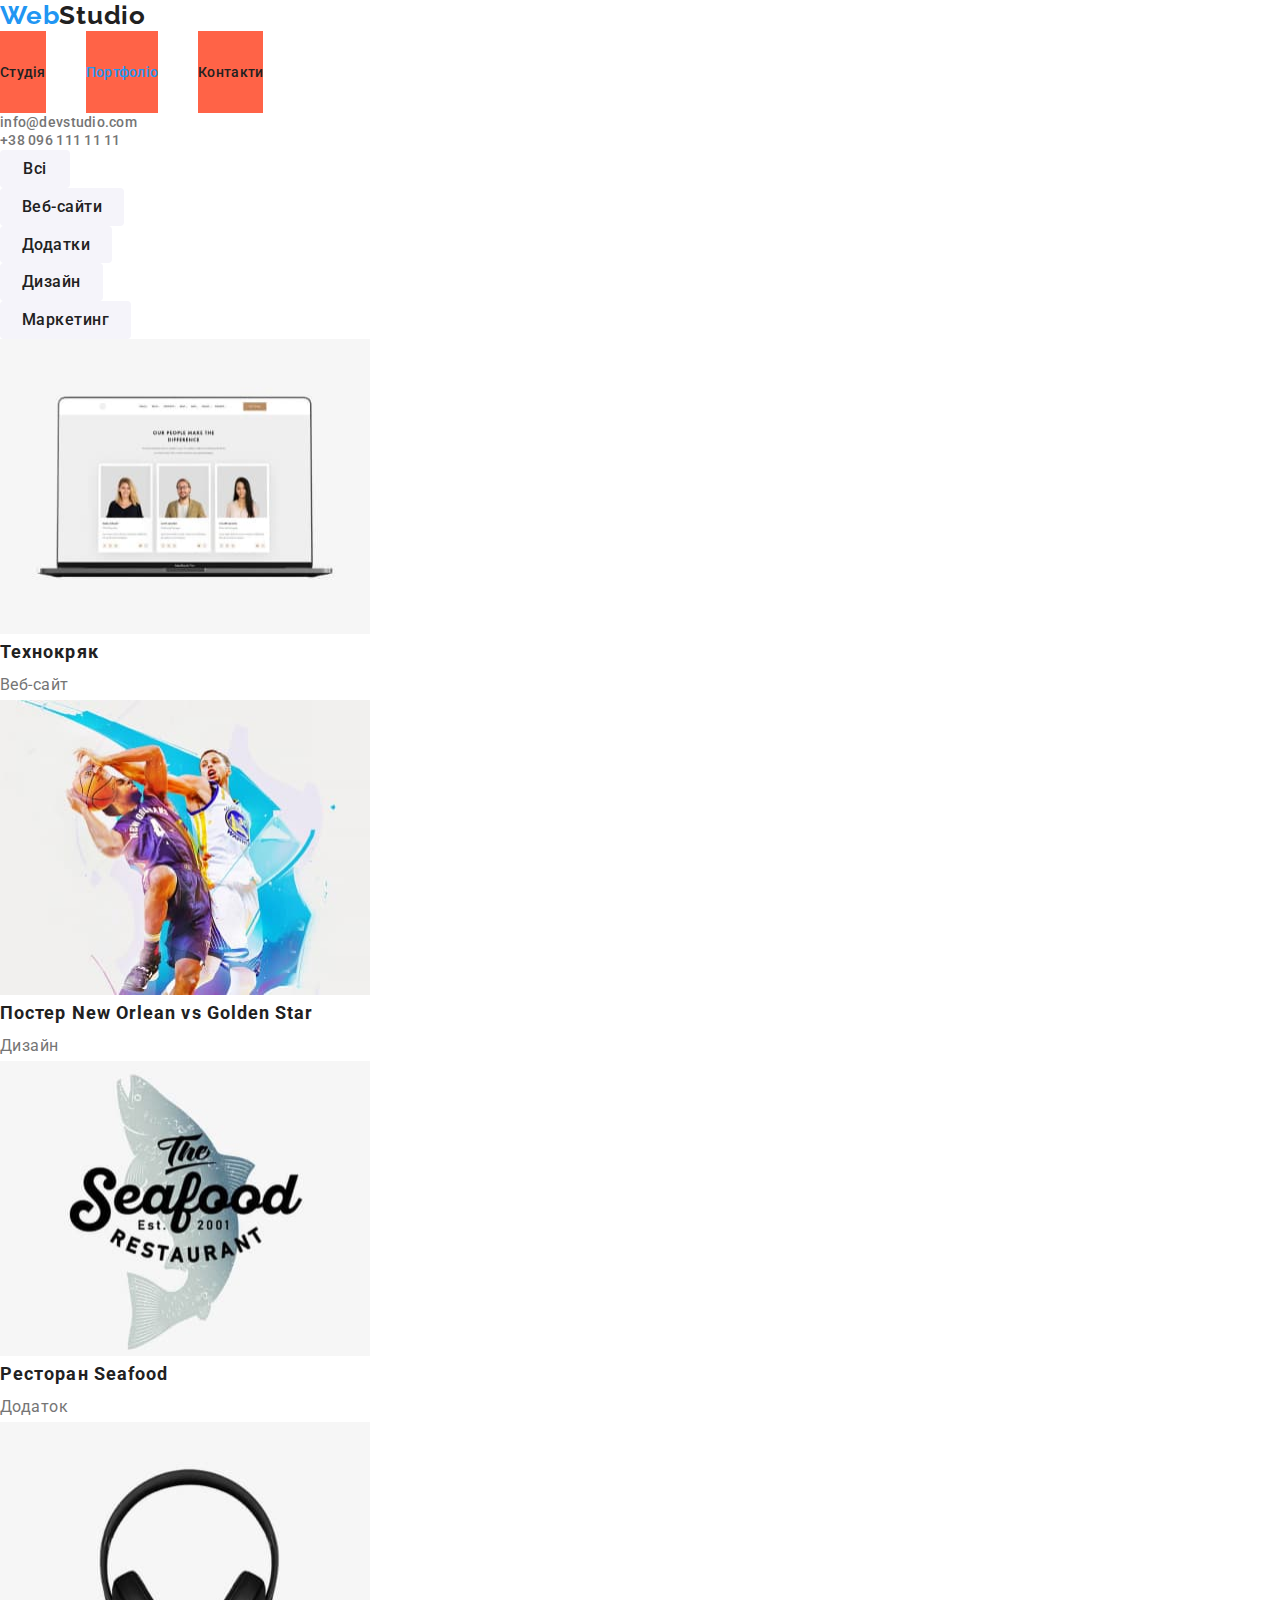
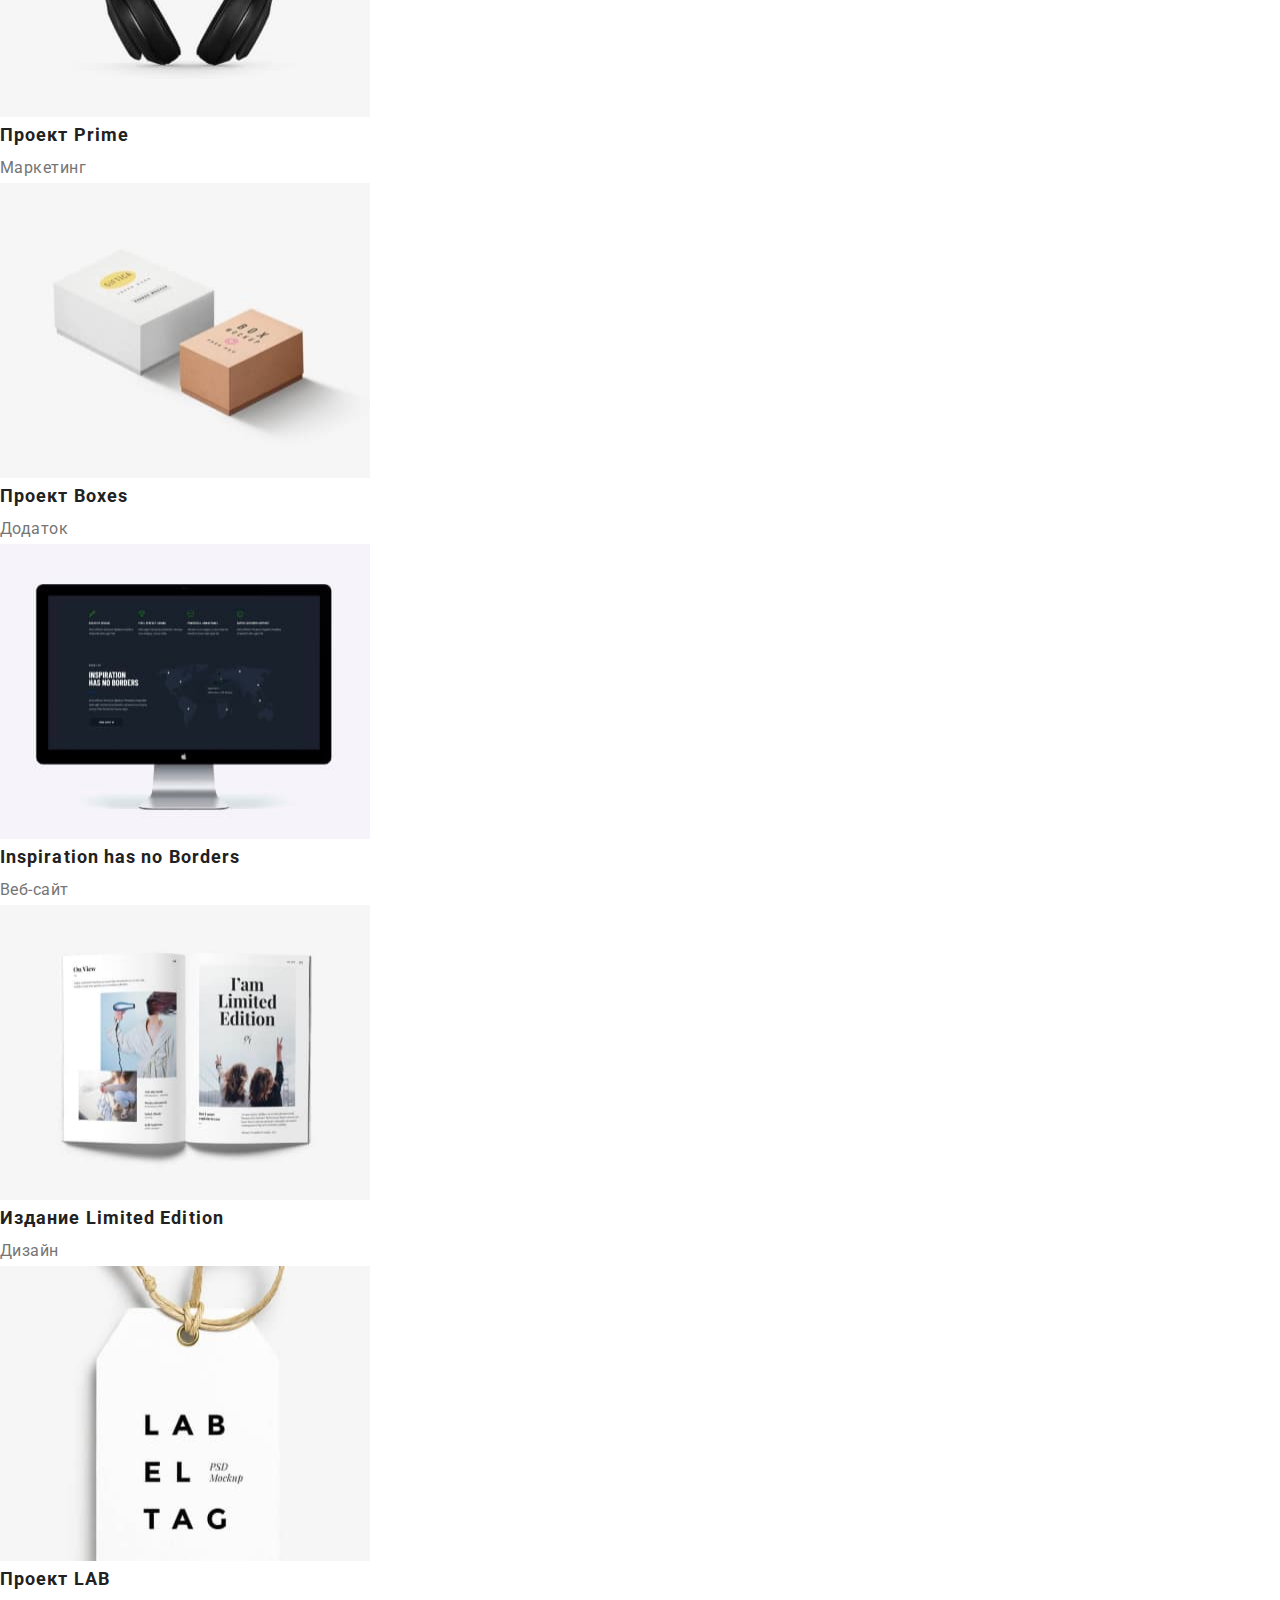
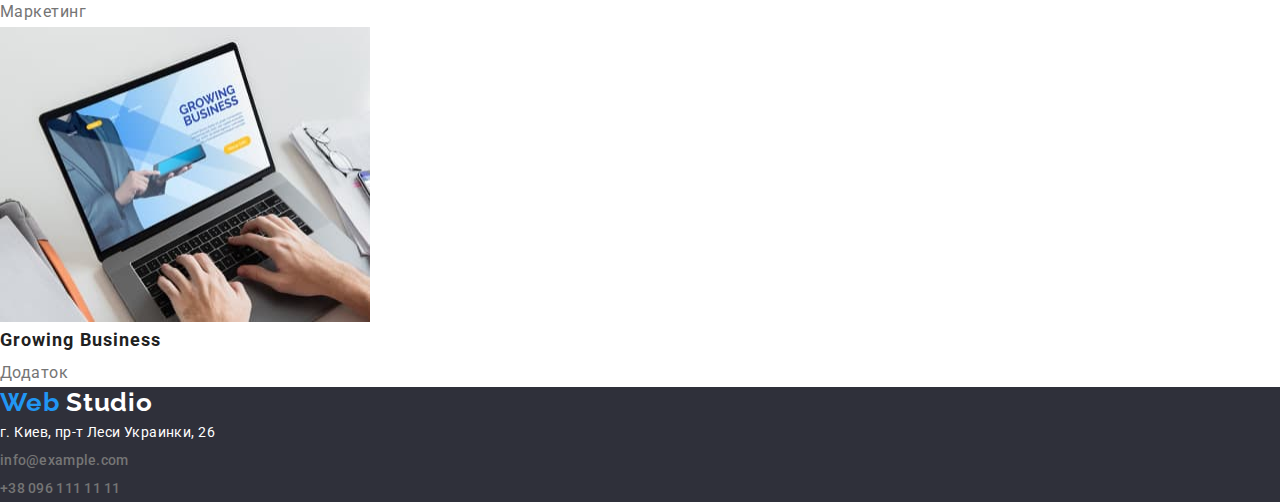
==== portfolio.html @ 2e9bf36a "завантаження нового репозиторію" ====
<!DOCTYPE html>
<html lang="uk">

<head>
    <meta charset="UTF-8">
    <meta http-equiv="X-UA-Compatible" content="IE=edge">
    <meta name="viewport" content="width=device-width, initial-scale=1.0">
    <link rel="preconnect" href="https://fonts.googleapis.com">
    <link rel="preconnect" href="https://fonts.gstatic.com" crossorigin>
    <link href="https://fonts.googleapis.com/css2?family=Raleway:wght@700&family=Roboto:wght@400;500;700;900&display=swap"
        rel="stylesheet">
    <link rel="stylesheet" href="https://cdnjs.cloudflare.com/ajax/libs/modern-normalize/1.1.0/modern-normalize.min.css">
    <link rel="stylesheet" href="./styles/styles.css">
    <title>Document</title>

</head>
<body>
    <header class="page-header">
        <!--Header of site-->
        <nav class="page-nav">
            <a class="logo link" href="./index.html"> <span class="word-web">Web</span>Studio</a>
            <ul class="menu list">
                <li class="item"> <a class="link menu-link" href="./index.html">Студія</a> </li>
                <li class="item"> <a class="link menu-link current" href="./portfolio.html">Портфоліо</a> </li>
                <li class="item"> <a class="link menu-link" href="./index.html">Контакти</a> </li>
            </ul>
        </nav>
        <ul class="list link">
            <li><a class="link contact-mail" href="mailto:info@devstudio.com"> info@devstudio.com</a></li>
            <li><a class="link contact-number" href="tel:+380961111111">+38 096 111 11 11</a></li>
        </ul>
    </header>
    <main class="page-main-portfolio"> <!--Main of the site-->
        <section class="main-portfolio-filters">
            <h1 class="visually-hidden">Портфоліо</h1>
            <ul class="main-button-list list">
                <li><button class="main-filt-button current" type="button">Всі</button></li>
                <li><button class="main-filt-button current" type="button">Веб-сайти</button></li>
                <li><button class="main-filt-button current" type="button">Додатки</button></li>
                <li><button class="main-filt-button current" type="button">Дизайн</button></li>
                <li><button class="main-filt-button current" type="button">Маркетинг</button></li>
            </ul>
            <ul class="list">
                <li class="portf-items">
                    <a href="" class="link">
                    <img src="./images/portfolio/leptop1.jpg" alt="Технокряк" width="370" height="295">
                    <h2 class="portf-items-name">Технокряк</h2>
                    <p class="portf-items-description">Веб-сайт</p>
                    </a>
                </li>
                <li class="portf-items">
                    <a href="" class="link">
                    <img src="./images/portfolio/basketball.jpg" alt="баскетбол" width="370" height="295">
                    <h2 class="portf-items-name">Постер <span lang="en">New Orlean vs Golden Star</span> </h2>
                    <p class="portf-items-description">Дизайн</p>
                    </a>
                </li>
                <li class="portf-items">
                    <a href="" class="link">
                    <img src="./images/portfolio/imgseafood.jpg" alt="сеафуд" width="370" height="295">
                    <h2 class="portf-items-name">Ресторан <span lang="en">Seafood</span></h2>
                    <p class="portf-items-description">Додаток</p>
                    </a>
                </li>
                <li class="portf-items">
                    <a href="" class="link">
                    <img src="./images/portfolio/imgheadpphones.jpg" alt="проект прайм" width="370" height="295">
                    <h2 class="portf-items-name">Проект  <span lang="en">Prime</span></h2>
                    <p class="portf-items-description">Маркетинг</p>
                    </a>
                </li>
                <li class="portf-items">
                    <a href="" class="link">
                    <img src="./images/portfolio/imgblocks.jpg" alt="коробки" width="370" height="295">
                    <h2 class="portf-items-name">Проект <span lang="en">Boxes</span></h2>
                    <p class="portf-items-description">Додаток</p>
                    </a>
                </li>
                <li class="portf-items">
                    <a href="" class="link">
                    <img src="./images/portfolio/imgscrean.jpg" alt="монітор" width="370" height="295">
                    <h2 class="portf-items-name" lang="en">Inspiration has no Borders</h2>
                    <p class="portf-items-description">Веб-сайт</p>
                    </a>
                </li>
                <li class="portf-items">
                    <a href="" class="link">
                    <img src="./images/portfolio/imgbook.jpg" alt="книжка" width="370" height="295">
                    <h2 class="portf-items-name">Издание <span lang="en" >Limited Edition</span> </h2>
                    <p class="portf-items-description">Дизайн</p>
                    </a>
                </li>
                <li class="portf-items">
                    <a href="" class="link">
                    <img src="./images/portfolio/imglabel.jpg" alt="лейба" width="370" height="295">
                    <h2 class="portf-items-name">Проект <span lang="en">LAB</span> </h2>
                    <p class="portf-items-description">Маркетинг</p>
                    </a>
                </li>
                <li class="portf-items">
                    <a href="" class="link">
                    <img src="./images/portfolio/imglaptop2.jpg" alt="ноутбук2" width="370" height="295">
                    <h2 class="portf-items-name" lang="en">Growing Business</h2>
                    <p class="portf-items-description">Додаток</p>
                    </a>
                </li>
            </ul>
        </section>
        
    </main>
    <footer class="page-footer"> <!--Footer-->
        <a class="footer-logo link" href="./index.html"><span class="word-web">Web</span> Studio</a>
        <address class="footer-adress">
            <ul class="list link">
                <li class="footer-adress-map" >г. Киев, пр-т Леси Украинки, 26</li>
                <li><a class="link contact-mail" href="mailto:info@example.com">info@example.com</a></li>
                <li><a class="link contact-number" href="tel:+380961111111">+38 096 111 11 11</a></li>
            </ul>
        </address>
    </footer>

</body>

</html>
---- styles/styles.css ----
:root {
--primary-font: 'Roboto', sans-serif;
--secondary-font: 'Raleway', sans-serif;
--accent-color:#2196F3;
--primary-text-color-dark-theme: #FFFFFF;
--primary-text-color-light-theme: #212121;
--secondary-text-color-dark-theme: color: rgba(255, 255, 255, 0.6);
--secondary-text-color-light-theme: #757575;

}

h1,h2,h3,h4,h5,h6,p,li,ul,p {
    margin-top: 0;
    margin-bottom: 0;
    padding: 0;
}

button {
    cursor: pointer;
}

img {
    display: block;
}

.menu-link.current {
    color:var(--accent-color);
}

/*main styles*/

/* відміна підкреслення у посилання */
.link{
    text-decoration: none;
}

/* відміна маркерів*/
.list {
    list-style: none;
}

body {
    color:var(--primary-text-color-light-theme);
    font-family:var(--primary-font);
}

.container {
    margin-left: auto;
    margin-right: auto;
    width: 1200px;
    padding-left: 15px;
    padding-right: 15px;
}


/*==============HEADER===========*/

.logo {
    font-family:var(--secondary-font);
    font-weight: 700;
    font-size: 26px;
    letter-spacing: 0.03em;
    line-height: 1.19;

    color:var(--primary-text-color-light-theme);
}

.logo:focus,
.word-web {
    color:var(--accent-color);
}

.menu {
    display: flex;
}

.item {
    background-color: tomato;
}

/*.menu .item:not(:last-child) {
    margin-right: 40px;
}*/

.menu .item + .item {
    margin-left: 40px;
}

.menu-link {
    font-family:var(--primary-font);
    font-style: normal;
    font-weight: 500;
    font-size: 14px;
    line-height: 1.29;
    letter-spacing: 0.02em;
    color:var(--primary-text-color-light-theme);
    padding-top: 32px;
    padding-bottom: 32px;
    display: block;
}

.menu-link:hover,
.menu-link:focus {
    color:var(--accent-color);
}

.contact-mail,
.contact-number {
    font-weight: 500;
    font-size: 14px;
    line-height: 1.14;
    letter-spacing: 0.02em;
    color:var(--secondary-text-color-light-theme);
    
}

.contact-mail:hover,:focus {
    color:var(--accent-color);
}
.contact-number:hover,:focus {
    color:var(--accent-color);
}
/*==============/HEADER===========*/

/*==============MAIN===========*/

/*==============STUDIO===========*/
.visually-hidden {
       position: absolute;
       width: 1px;
       height: 1px;
       margin: -1px;
       padding: 0;
       overflow: hidden;
       border: 0;
       clip: rect(0 0 0 0);
   }

.main-section{

}

.hero {
background-color: #2F303A;
text-align: center;

}

.main-title {
font-weight: 900;
    font-size: 44px;
    line-height: 1.36;
    text-align: center;
    letter-spacing: 0.06em;
    text-transform: uppercase;
    color: var(--primary-text-color-dark-theme);
}

.order-button{
    background-color:var(--accent-color);
    font-weight: 700;
        font-size: 16px;
        line-height: 1.87;
        letter-spacing: 0.06em;
        color: #FFFFFF;
        cursor: pointer;
        border-style: none;
        box-shadow: 0px 4px 4px rgba(0, 0, 0, 0.15);
            border-radius: 4px;
}

.order-button:hover,
.order-button:focus {
    background-color: #188CE8;
}


.features-title{
    font-weight: 700;
        font-size: 14px;
        line-height: 1.14;
        letter-spacing: 0.03em;
        text-transform: uppercase;
        color:var(--primary-text-color-light-theme);
}

.description-features-title {
    font-weight: 400;
        font-size: 14px;
        line-height: 1.71;
        letter-spacing: 0.03em;
        color: var(--secondary-text-color-light-theme);
}

.main-team-section{
    background: #F5F4FA;
}

.main-title-h2 {
font-weight: 700;
    font-size: 36px;
    line-height: 1.16;
    text-align: center;
    letter-spacing: 0.03em;

    color: var(--primary-text-color-light-theme);
}

.nammes{
    font-weight: 500;
        font-size: 16px;
        line-height: 1.18;
        text-align: center;
        letter-spacing: 0.03em;
        color:var(--primary-text-color-light-theme);
}

.their-job {
    font-weight: 400;
        font-size: 16px;
        line-height: 1.18;
        text-align: center;
        letter-spacing: 0.03em;
        color:var(--secondary-text-color-light-theme);
}



/*==============/STUDIO===========*/


/*=============PORTFOLIO=============*/
.page-main-portfolio{

}


.main-portfolio-filters {

}

.main-button-list {

}

.main-filt-button {
        display: inline-block;
        border-radius: 4px;
        border: 1px solid transparent;
        min-width: 70px;
        padding: 6px 22px;
        text-align: center;

        font-family:var(--primary-font);
        font-weight: 500;
        font-size: 16px;
        line-height: 1.62;
        letter-spacing: 0.03em;
        color:var(--primary-text-color-light-theme);
        background: #F5F4FA;
        border-style: none;
}


.main-filt-button:hover,
.main-filt-button:focus {
    border-style: none;
    color: #FFFFFF;
    background-color:var(--accent-color);
}

.portfolio-list {
    
}

.portf-items {

}

.portf-items-name {

    font-weight: 700;
        font-size: 18px;
        line-height: 2;    
        letter-spacing: 0.06em;
        color: var(--primary-text-color-light-theme);
}

.portf-items-description {
    font-weight: 400;
        font-size: 16px;
        line-height: 1.87;    
        letter-spacing: 0.03em;
        color: var(--secondary-text-color-light-theme);
}



/*==============/MAIN===========*/



/*==============FOOTER===========*/

.page-footer {
    background: #2F303A;
}

.footer-logo {
    font-family: var(--secondary-font);
    font-weight: 700;
    font-size: 26px;
    letter-spacing: 0.03em;
    line-height: 1.19;
    color: var(--primary-text-color-dark-theme);
}

.footer-adress {
    font: var(--primary-font);
    font-weight: 400;
        font-size: 14px;
        line-height: 2;
        letter-spacing: 0.03em;
    color:var(--primary-text-color-dark-theme);

}

.footer-adress-map {
    font: var(--primary-font);
    color: var(--primary-text-color-dark-theme);
}




/*==============/FOOTER===========*/
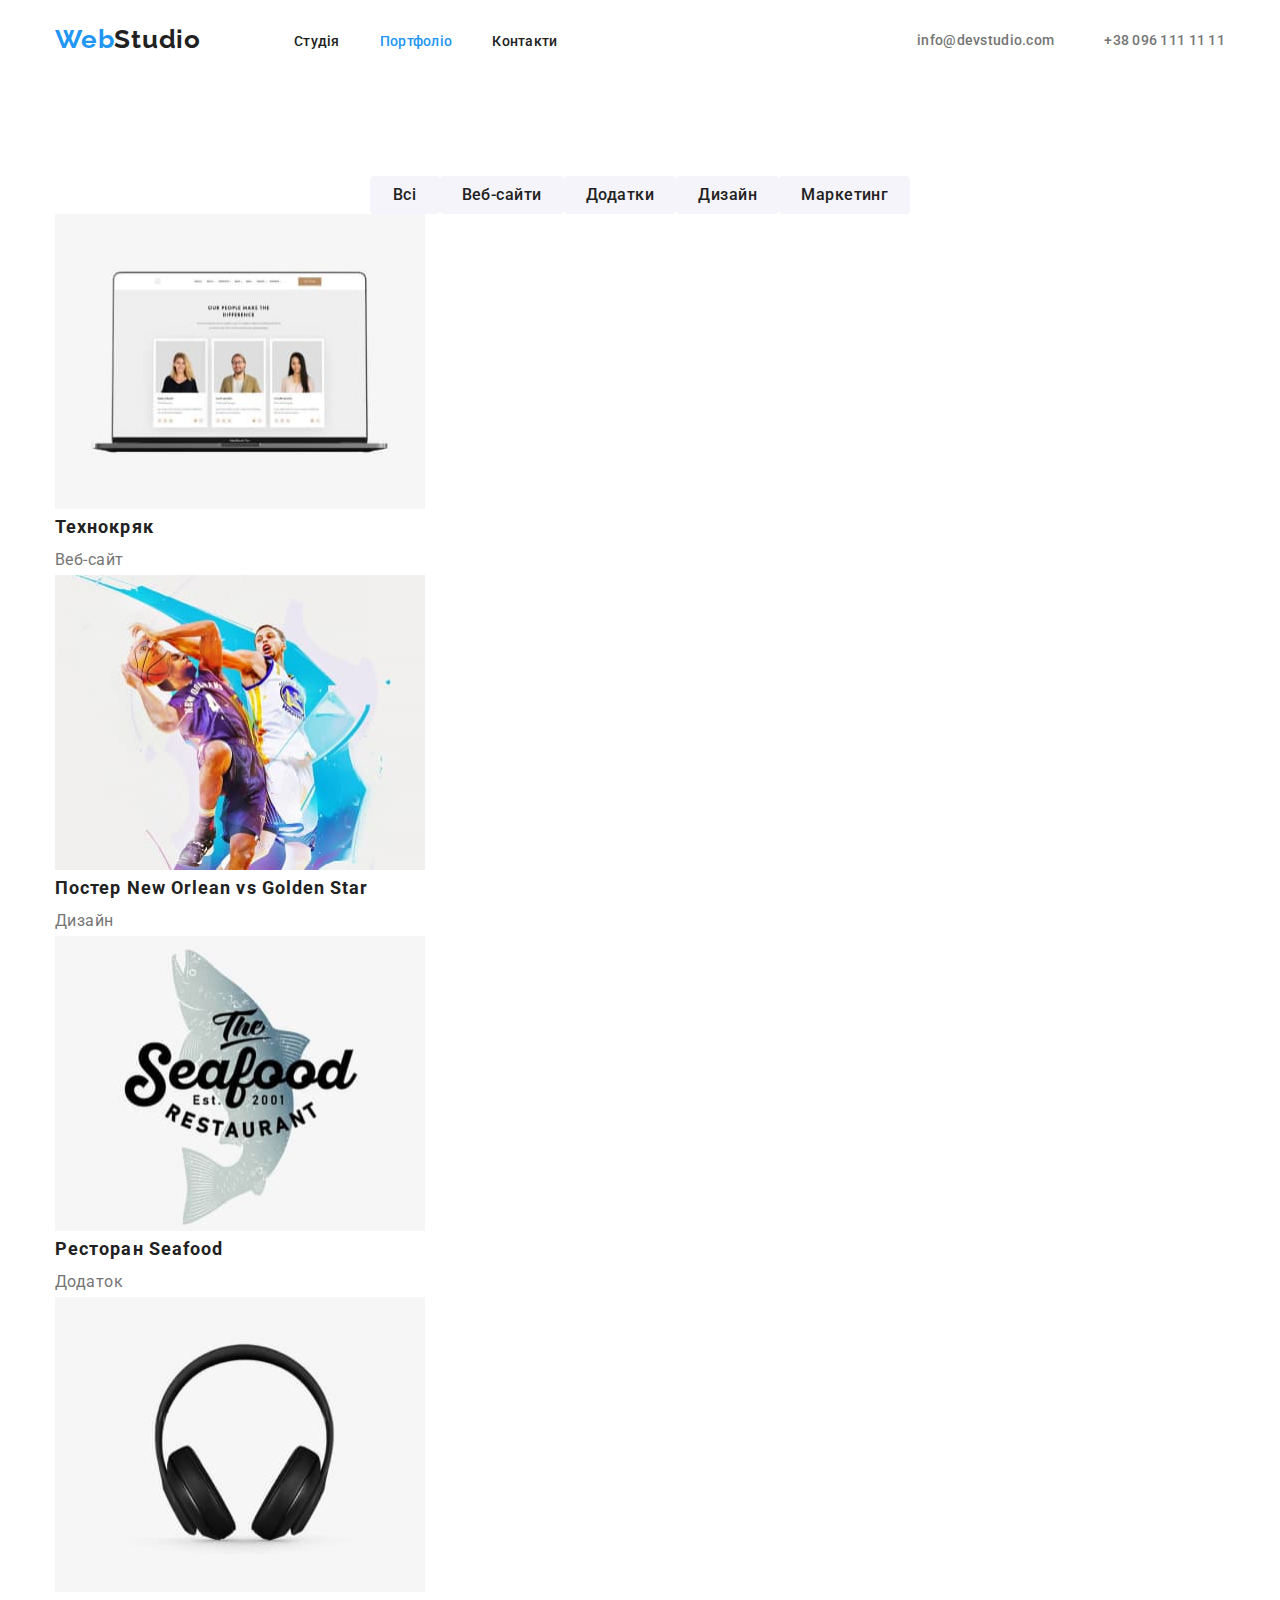
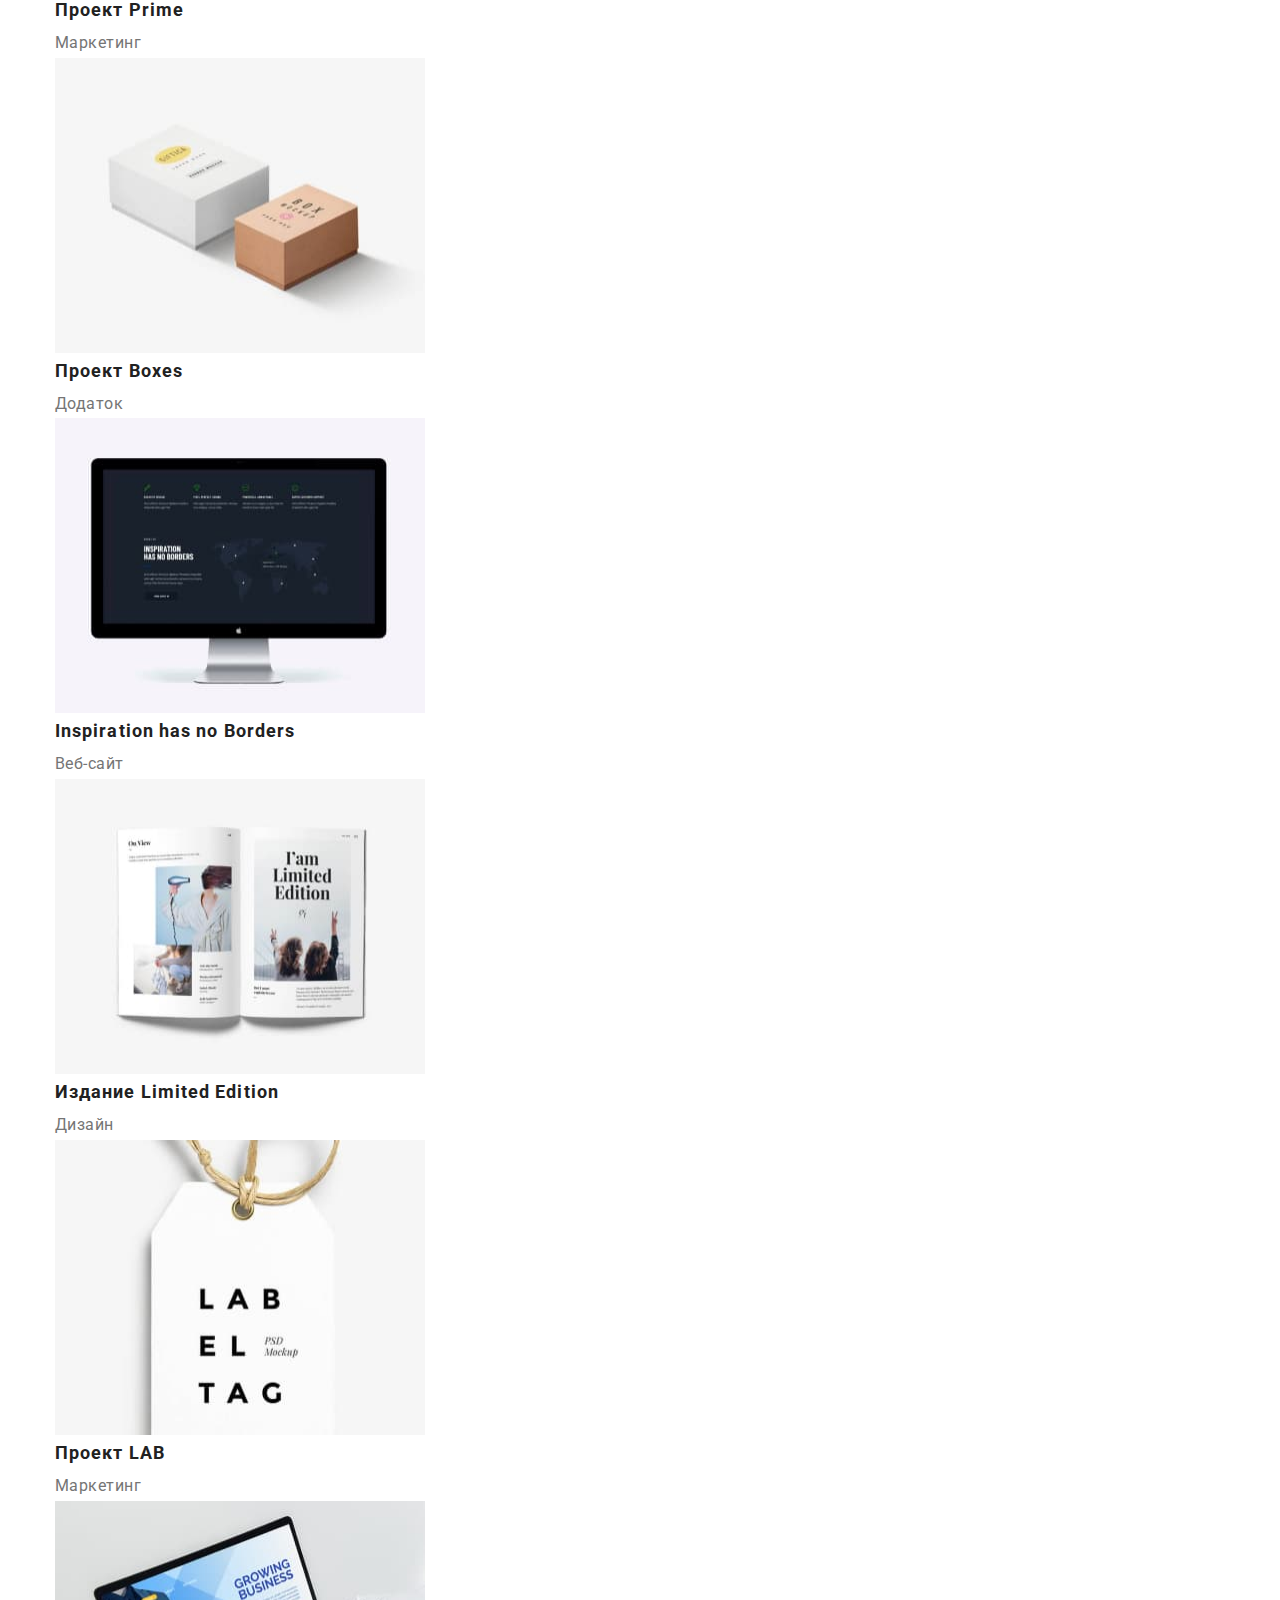
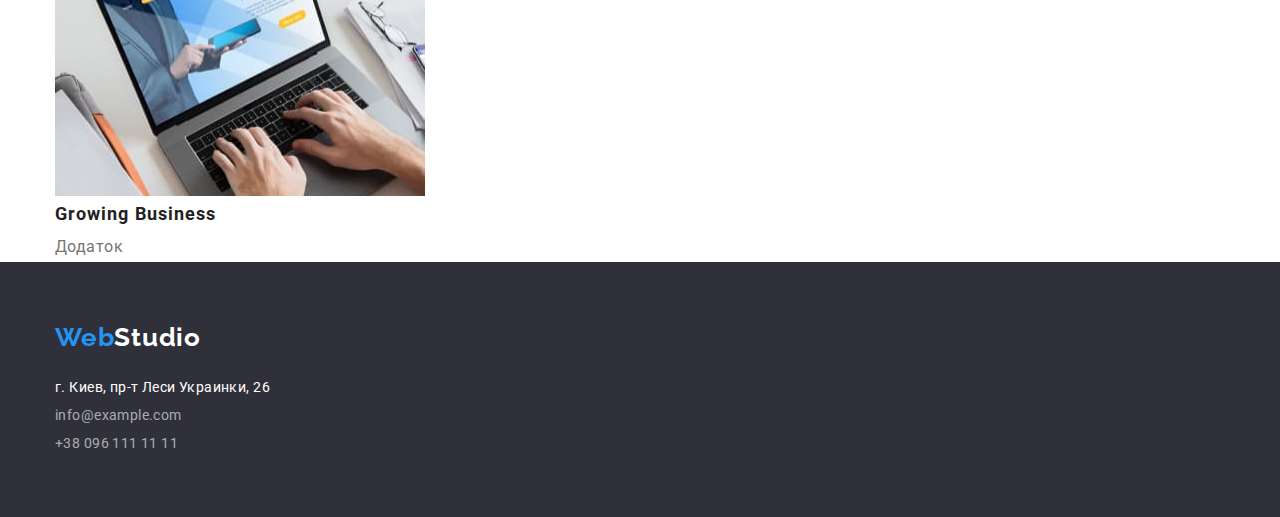
==== commit 76d8d947: "домашня робота" ====
--- a/portfolio.html
+++ b/portfolio.html
@@ -15,23 +15,22 @@
 
 </head>
 <body>
-    <header class="page-header">
-        <!--Header of site-->
-        <nav class="page-nav">
-            <a class="logo link" href="./index.html"> <span class="word-web">Web</span>Studio</a>
-            <ul class="menu list">
-                <li class="item"> <a class="link menu-link" href="./index.html">Студія</a> </li>
-                <li class="item"> <a class="link menu-link current" href="./portfolio.html">Портфоліо</a> </li>
-                <li class="item"> <a class="link menu-link" href="./index.html">Контакти</a> </li>
-            </ul>
-        </nav>
-        <ul class="list link">
-            <li><a class="link contact-mail" href="mailto:info@devstudio.com"> info@devstudio.com</a></li>
-            <li><a class="link contact-number" href="tel:+380961111111">+38 096 111 11 11</a></li>
-        </ul>
+    <header class="page-header"> <!--Header of site-->
+        <div class="container page-header-container">
+            <nav class="page-nav">
+                <a class="logo link" href="./index.html"> <span class="word-web">Web</span>Studio</a>
+                <ul class="menu list">
+                    <li class="menu-item"> <a class="link menu-link" href="./index.html">Студія</a> </li>
+                    <li class="menu-item"> <a class="link menu-link current" href="./portfolio.html">Портфоліо</a> </li>
+                    <li class="menu-item"> <a class="link menu-link" href="./index.html">Контакти</a> </li>
+                </ul>
+            </nav>
+            <a class="link contact-mail" href="mailto:info@devstudio.com"> info@devstudio.com</a>
+            <a class="link contact-number" href="tel:+380961111111">+38 096 111 11 11</a>
+        </div> 
     </header>
     <main class="page-main-portfolio"> <!--Main of the site-->
-        <section class="main-portfolio-filters">
+        <section class="main-portfolio-filters container">
             <h1 class="visually-hidden">Портфоліо</h1>
             <ul class="main-button-list list">
                 <li><button class="main-filt-button current" type="button">Всі</button></li>
@@ -108,15 +107,17 @@
         </section>
         
     </main>
-    <footer class="page-footer"> <!--Footer-->
-        <a class="footer-logo link" href="./index.html"><span class="word-web">Web</span> Studio</a>
-        <address class="footer-adress">
-            <ul class="list link">
-                <li class="footer-adress-map" >г. Киев, пр-т Леси Украинки, 26</li>
-                <li><a class="link contact-mail" href="mailto:info@example.com">info@example.com</a></li>
-                <li><a class="link contact-number" href="tel:+380961111111">+38 096 111 11 11</a></li>
-            </ul>
-        </address>
+    <footer class="page-footer">    <!--Footer-->
+        <div class="container">
+            <a class="footer-logo link" href="./index.html"><span class="word-web">Web</span>Studio</a>
+            <address class="footer-adress">
+                <ul class="list link footer-adress-list">
+                    <li class="footer-adress-map">г. Киев, пр-т Леси Украинки, 26</li>
+                    <li><a class="link footer-contact-mail" href="mailto:info@example.com">info@example.com</a></li>
+                    <li><a class="link footer-contact-number" href="tel:+380961111111">+38 096 111 11 11</a></li>
+                </ul>
+            </address>
+        </div>
     </footer>
 
 </body>
--- a/styles/styles.css
+++ b/styles/styles.css
@@ -45,17 +45,39 @@
 }
 
 .container {
+
+    width: 1200px;
     margin-left: auto;
     margin-right: auto;
-    width: 1200px;
     padding-left: 15px;
     padding-right: 15px;
+
 }
 
 
 /*==============HEADER===========*/
 
+.page-header {
+    align-content: center;
+
+}
+
+.page-header-container{
+    display: flex;
+    align-items: center;
+    justify-content: space-between;
+}
+
+.page-nav {
+    display: flex;
+    
+}
+
 .logo {
+    margin-top: 24px;
+    margin-bottom: 25px;
+    margin-right: 93px;
+
     font-family:var(--secondary-font);
     font-weight: 700;
     font-size: 26px;
@@ -72,21 +94,21 @@
 
 .menu {
     display: flex;
-}
-
-.item {
-    background-color: tomato;
+    align-items: center;
+}
+
+.menu-item:not(:last-child) {
+    margin-right: 40px;
 }
 
 /*.menu .item:not(:last-child) {
     margin-right: 40px;
 }*/
 
-.menu .item + .item {
-    margin-left: 40px;
-}
 
 .menu-link {
+    padding-top: 32px;
+    padding-bottom: 32px;
     font-family:var(--primary-font);
     font-style: normal;
     font-weight: 500;
@@ -94,8 +116,6 @@
     line-height: 1.29;
     letter-spacing: 0.02em;
     color:var(--primary-text-color-light-theme);
-    padding-top: 32px;
-    padding-bottom: 32px;
     display: block;
 }
 
@@ -114,12 +134,19 @@
     
 }
 
+.contact-mail {
+    margin-left: auto;
+    margin-right: 50px;
+}
+
 .contact-mail:hover,:focus {
     color:var(--accent-color);
 }
 .contact-number:hover,:focus {
     color:var(--accent-color);
 }
+
+
 /*==============/HEADER===========*/
 
 /*==============MAIN===========*/
@@ -134,6 +161,7 @@
        overflow: hidden;
        border: 0;
        clip: rect(0 0 0 0);
+       
    }
 
 .main-section{
@@ -147,7 +175,11 @@
 }
 
 .main-title {
-font-weight: 900;
+
+    padding-top: 200px;
+    margin-bottom: 30px;
+
+    font-weight: 900;
     font-size: 44px;
     line-height: 1.36;
     text-align: center;
@@ -157,6 +189,9 @@
 }
 
 .order-button{
+    margin-bottom: 200px;
+    padding: 10px 32px;
+
     background-color:var(--accent-color);
     font-weight: 700;
         font-size: 16px;
@@ -175,7 +210,30 @@
 }
 
 
+            /*Our features*/
+
+.main-features-list {
+    display: flex;
+    justify-content: space-between;
+    padding-top: 94px;
+
+}
+
+.features-list {
+    min-height: 100px;
+    max-width: 270px;
+}
+
+.features-list:not(:last-child) {
+    margin-right: 30px;
+}
+
+
 .features-title{
+    margin-bottom: 10px;
+
+    
+
     font-weight: 700;
         font-size: 14px;
         line-height: 1.14;
@@ -192,12 +250,12 @@
         color: var(--secondary-text-color-light-theme);
 }
 
-.main-team-section{
-    background: #F5F4FA;
-}
-
-.main-title-h2 {
-font-weight: 700;
+
+
+            /*What are we doing*/
+
+.h2-fonts {
+    font-weight: 700;
     font-size: 36px;
     line-height: 1.16;
     text-align: center;
@@ -206,26 +264,88 @@
     color: var(--primary-text-color-light-theme);
 }
 
-.nammes{
+.our-job {
+    padding-top: 94px;
+}
+
+.photo-list {
+    margin-top: 50px;
+    padding-bottom: 94px;
+    display: flex;
+    justify-content: space-between;
+}
+
+.img-list {
+
+}
+
+.img-list:not(:last-child) {
+    margin-right: 30px;
+}
+
+
+
+            /*Our team*/
+
+.main-team-section {
+    background: #F5F4FA;
+    padding-top: 94px;
+    padding-bottom: 94px;
+}
+
+.our-team {
+    margin-bottom: 50px;
+}
+
+.employees {
+    display: flex;
+    flex-wrap: wrap;
+    /*gap: 30px;*/
+}
+
+.employees-card {
+    box-shadow: 0px 1px 3px rgba(0, 0, 0, 0.12), 0px 1px 1px rgba(0, 0, 0, 0.14), 0px 2px 1px rgba(0, 0, 0, 0.2);
+    border-top: none;
+}
+
+.employees-card:not(:nth-child(4n)) {
+    margin-right: 30px;
+
+}
+
+.employees-card:not(:nth-last-child(-n+4)) {
+    margin-bottom: 30px;
+}
+
+.images {
+
+}
+
+.employee-border {
+    background-color: #FFFFFF;
+    border-radius: 0px 0px 4px 4px;
+    padding-top: 30px;
+    padding-bottom: 30px;
+}
+
+.nammes {
+    margin-bottom: 10px;
     font-weight: 500;
-        font-size: 16px;
-        line-height: 1.18;
-        text-align: center;
-        letter-spacing: 0.03em;
-        color:var(--primary-text-color-light-theme);
+    font-size: 16px;
+    line-height: 1.18;
+    text-align: center;
+    letter-spacing: 0.03em;
+    color: var(--primary-text-color-light-theme);
 }
 
 .their-job {
     font-weight: 400;
-        font-size: 16px;
-        line-height: 1.18;
-        text-align: center;
-        letter-spacing: 0.03em;
-        color:var(--secondary-text-color-light-theme);
-}
-
-
-
+    font-size: 16px;
+    line-height: 1.18;
+    text-align: center;
+    letter-spacing: 0.03em;
+    color: var(--secondary-text-color-light-theme);
+}
 /*==============/STUDIO===========*/
 
 
@@ -236,15 +356,16 @@
 
 
 .main-portfolio-filters {
-
+    margin-top: 94px;
 }
 
 .main-button-list {
-
+    display: flex;
+    justify-content: center;
 }
 
 .main-filt-button {
-        display: inline-block;
+        display: block;
         border-radius: 4px;
         border: 1px solid transparent;
         min-width: 70px;
@@ -267,6 +388,8 @@
     border-style: none;
     color: #FFFFFF;
     background-color:var(--accent-color);
+    box-shadow: 0px 3px 1px rgba(0, 0, 0, 0.1), 0px 1px 2px rgba(0, 0, 0, 0.08), 0px 2px 2px rgba(0, 0, 0, 0.12);
+    border-radius: 4px;
 }
 
 .portfolio-list {
@@ -307,6 +430,10 @@
 }
 
 .footer-logo {
+    display:inline-block;
+    padding-top: 60px;
+    margin-bottom: 20px;
+
     font-family: var(--secondary-font);
     font-weight: 700;
     font-size: 26px;
@@ -316,6 +443,7 @@
 }
 
 .footer-adress {
+
     font: var(--primary-font);
     font-weight: 400;
         font-size: 14px;
@@ -330,6 +458,20 @@
     color: var(--primary-text-color-dark-theme);
 }
 
+.footer-adress-list {
+    padding-bottom: 60px;
+}
+
+.footer-contact-mail,
+.footer-contact-number {
+    margin-bottom: 9px;
+    font-weight: 400;
+    font-size: 14px;
+    line-height: 1.71;
+    letter-spacing: 0.03em;
+    color: rgba(255, 255, 255, 0.6);
+}
+
 
 
 
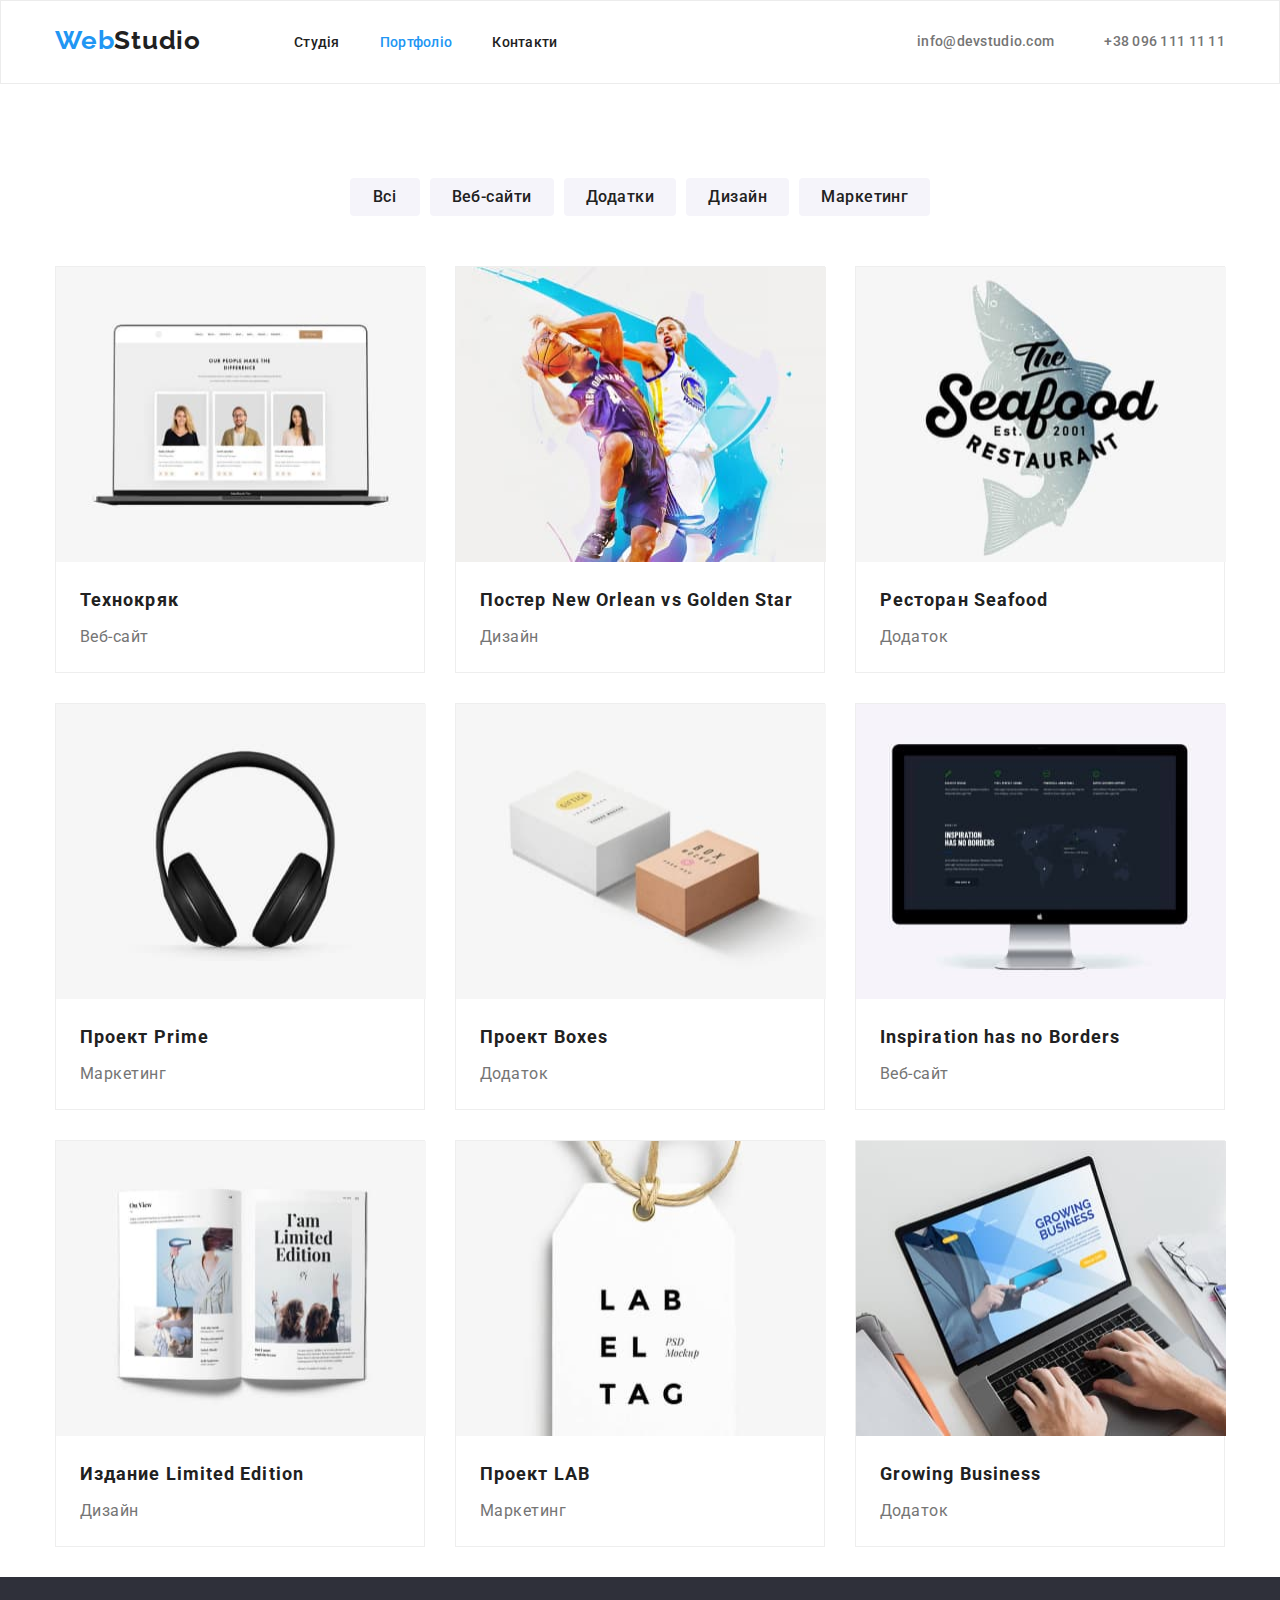
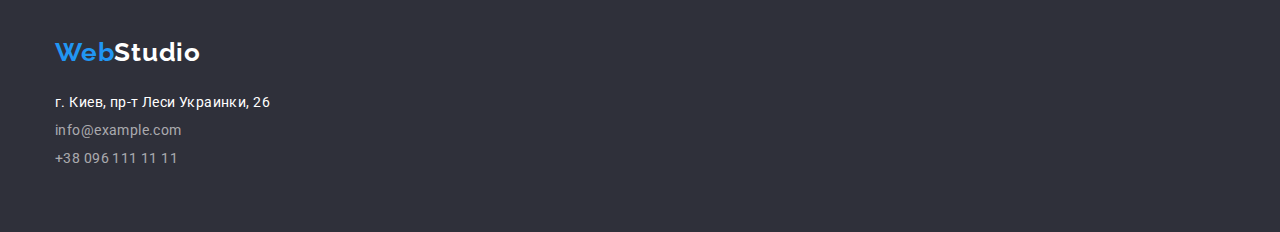
==== commit 492556fe: "дз 3" ====
--- a/portfolio.html
+++ b/portfolio.html
@@ -33,13 +33,13 @@
         <section class="main-portfolio-filters container">
             <h1 class="visually-hidden">Портфоліо</h1>
             <ul class="main-button-list list">
-                <li><button class="main-filt-button current" type="button">Всі</button></li>
-                <li><button class="main-filt-button current" type="button">Веб-сайти</button></li>
-                <li><button class="main-filt-button current" type="button">Додатки</button></li>
-                <li><button class="main-filt-button current" type="button">Дизайн</button></li>
-                <li><button class="main-filt-button current" type="button">Маркетинг</button></li>
+                <li class="button-list"><button class="main-filt-button current" type="button">Всі</button></li>
+                <li class="button-list"><button class="main-filt-button current" type="button">Веб-сайти</button></li>
+                <li class="button-list"><button class="main-filt-button current" type="button">Додатки</button></li>
+                <li class="button-list"><button class="main-filt-button current" type="button">Дизайн</button></li>
+                <li class="button-list"><button class="main-filt-button current" type="button">Маркетинг</button></li>
             </ul>
-            <ul class="list">
+            <ul class="list portfolio-list ">
                 <li class="portf-items">
                     <a href="" class="link">
                     <img src="./images/portfolio/leptop1.jpg" alt="Технокряк" width="370" height="295">
--- a/styles/styles.css
+++ b/styles/styles.css
@@ -54,11 +54,15 @@
 
 }
 
+.max-width {
+    
+}
 
 /*==============HEADER===========*/
 
 .page-header {
     align-content: center;
+    border: 1px solid #ECECEC;
 
 }
 
@@ -66,6 +70,7 @@
     display: flex;
     align-items: center;
     justify-content: space-between;
+
 }
 
 .page-nav {
@@ -126,6 +131,8 @@
 
 .contact-mail,
 .contact-number {
+    display: block;
+    padding: 32px 0;
     font-weight: 500;
     font-size: 14px;
     line-height: 1.14;
@@ -169,15 +176,18 @@
 }
 
 .hero {
+    margin: 0 auto;
+    max-width: 1600px;
 background-color: #2F303A;
 text-align: center;
 
 }
 
 .main-title {
-
+    margin: 0 auto;
     padding-top: 200px;
     margin-bottom: 30px;
+    max-width: 650px;
 
     font-weight: 900;
     font-size: 44px;
@@ -191,7 +201,6 @@
 .order-button{
     margin-bottom: 200px;
     padding: 10px 32px;
-
     background-color:var(--accent-color);
     font-weight: 700;
         font-size: 16px;
@@ -362,6 +371,15 @@
 .main-button-list {
     display: flex;
     justify-content: center;
+    margin-bottom: 50px;
+}
+
+.button-list {
+
+}
+
+.button-list:not(:last-child) {
+    margin-right: 10px;
 }
 
 .main-filt-button {
@@ -383,6 +401,10 @@
 }
 
 
+
+
+
+
 .main-filt-button:hover,
 .main-filt-button:focus {
     border-style: none;
@@ -393,15 +415,29 @@
 }
 
 .portfolio-list {
-    
-}
+
+    display: flex;
+    flex-wrap: wrap;
+
+}
+
+
 
 .portf-items {
-
-}
+    margin-bottom: 30px;
+    background: #FFFFFF;
+    border: 1px solid #EEEEEE;
+    max-width: 370px;
+
+}
+
+.portf-items:not(:nth-child(3n)) {
+    margin-right: 30px;
+}
+
 
 .portf-items-name {
-
+    padding: 20px 24px 4px;
     font-weight: 700;
         font-size: 18px;
         line-height: 2;    
@@ -410,6 +446,7 @@
 }
 
 .portf-items-description {
+    padding: 0px 24px 20px;
     font-weight: 400;
         font-size: 16px;
         line-height: 1.87;    
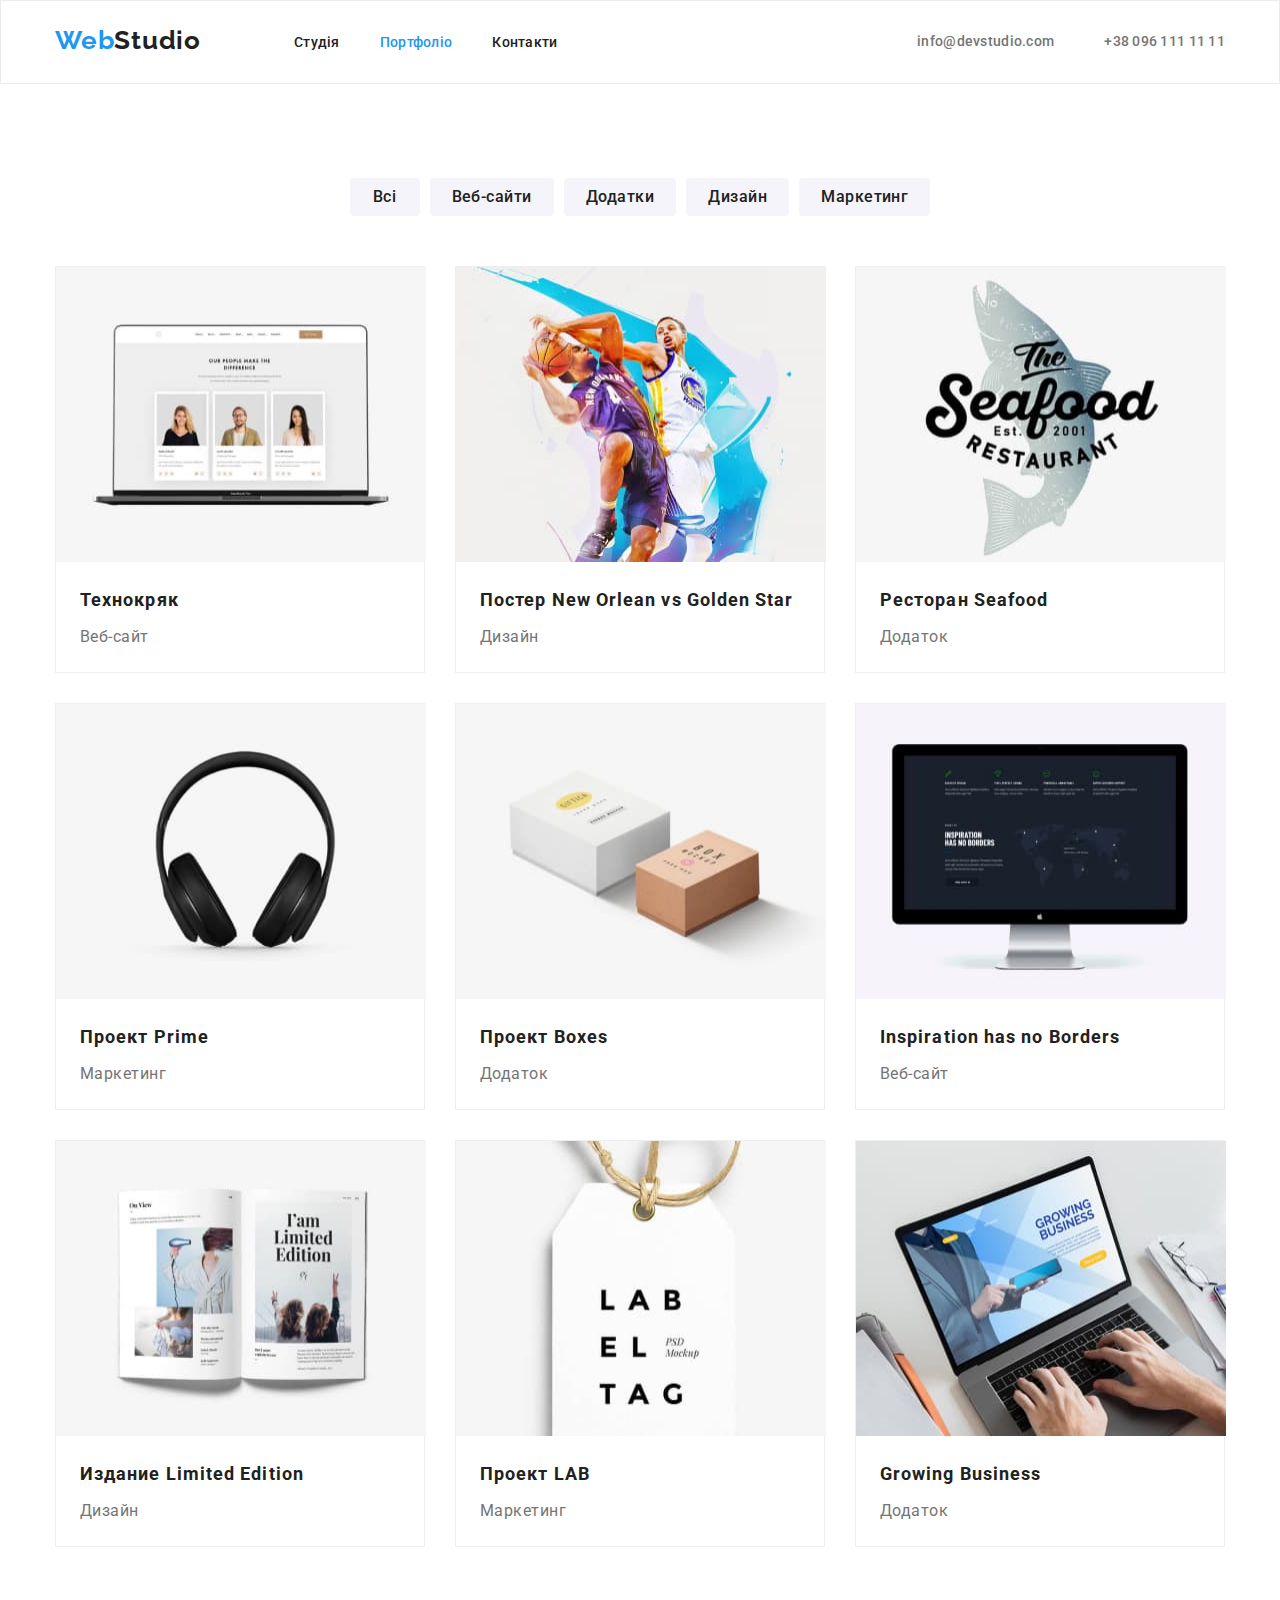
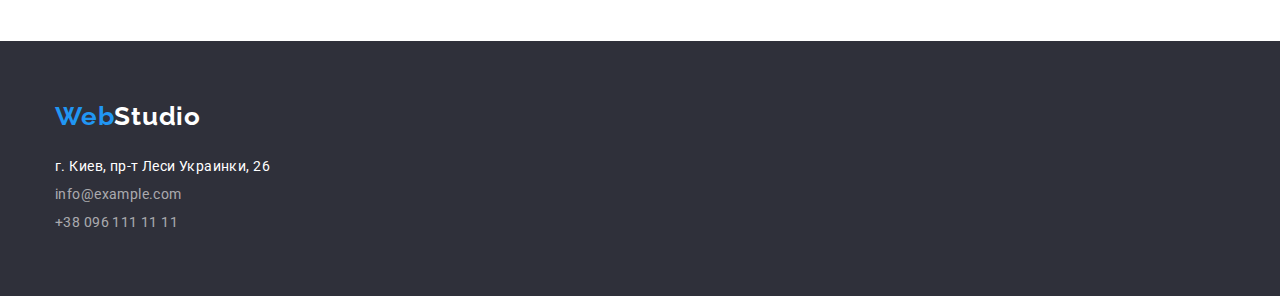
==== commit bb40e5d9: "виправлені помилки дз" ====
--- a/portfolio.html
+++ b/portfolio.html
@@ -30,7 +30,8 @@
         </div> 
     </header>
     <main class="page-main-portfolio"> <!--Main of the site-->
-        <section class="main-portfolio-filters container">
+        <div class="container">
+        <section class="main-portfolio-filters">
             <h1 class="visually-hidden">Портфоліо</h1>
             <ul class="main-button-list list">
                 <li class="button-list"><button class="main-filt-button current" type="button">Всі</button></li>
@@ -43,68 +44,87 @@
                 <li class="portf-items">
                     <a href="" class="link">
                     <img src="./images/portfolio/leptop1.jpg" alt="Технокряк" width="370" height="295">
-                    <h2 class="portf-items-name">Технокряк</h2>
-                    <p class="portf-items-description">Веб-сайт</p>
+                        <div class="portf-items-styles">
+                            <h2 class="portf-items-name">Технокряк</h2>
+                            <p class="portf-items-description">Веб-сайт</p>
+                        </div>
                     </a>
                 </li>
                 <li class="portf-items">
                     <a href="" class="link">
                     <img src="./images/portfolio/basketball.jpg" alt="баскетбол" width="370" height="295">
-                    <h2 class="portf-items-name">Постер <span lang="en">New Orlean vs Golden Star</span> </h2>
-                    <p class="portf-items-description">Дизайн</p>
+                        <div class="portf-items-styles">
+                            <h2 class="portf-items-name">Постер <span lang="en">New Orlean vs Golden Star</span> </h2>
+                            <p class="portf-items-description">Дизайн</p>
+                        </div>
                     </a>
                 </li>
                 <li class="portf-items">
                     <a href="" class="link">
                     <img src="./images/portfolio/imgseafood.jpg" alt="сеафуд" width="370" height="295">
-                    <h2 class="portf-items-name">Ресторан <span lang="en">Seafood</span></h2>
-                    <p class="portf-items-description">Додаток</p>
+                        <div class="portf-items-styles"> 
+                            <h2 class="portf-items-name">Ресторан <span lang="en">Seafood</span></h2>
+                            <p class="portf-items-description">Додаток</p>
+                        </div>
                     </a>
                 </li>
                 <li class="portf-items">
                     <a href="" class="link">
                     <img src="./images/portfolio/imgheadpphones.jpg" alt="проект прайм" width="370" height="295">
-                    <h2 class="portf-items-name">Проект  <span lang="en">Prime</span></h2>
-                    <p class="portf-items-description">Маркетинг</p>
+                        <div class="portf-items-styles"> 
+                            <h2 class="portf-items-name">Проект  <span lang="en">Prime</span></h2>
+                            <p class="portf-items-description">Маркетинг</p>
+                        </div>
                     </a>
                 </li>
                 <li class="portf-items">
                     <a href="" class="link">
                     <img src="./images/portfolio/imgblocks.jpg" alt="коробки" width="370" height="295">
-                    <h2 class="portf-items-name">Проект <span lang="en">Boxes</span></h2>
-                    <p class="portf-items-description">Додаток</p>
+                        <div class="portf-items-styles"> 
+                            <h2 class="portf-items-name">Проект <span lang="en">Boxes</span></h2>
+                            <p class="portf-items-description">Додаток</p>
+                        </div>
                     </a>
                 </li>
                 <li class="portf-items">
                     <a href="" class="link">
                     <img src="./images/portfolio/imgscrean.jpg" alt="монітор" width="370" height="295">
-                    <h2 class="portf-items-name" lang="en">Inspiration has no Borders</h2>
-                    <p class="portf-items-description">Веб-сайт</p>
+                        <div class="portf-items-styles"> 
+                            <h2 class="portf-items-name" lang="en">Inspiration has no Borders</h2>
+                            <p class="portf-items-description">Веб-сайт</p>
+                        </div>
                     </a>
                 </li>
                 <li class="portf-items">
                     <a href="" class="link">
                     <img src="./images/portfolio/imgbook.jpg" alt="книжка" width="370" height="295">
-                    <h2 class="portf-items-name">Издание <span lang="en" >Limited Edition</span> </h2>
-                    <p class="portf-items-description">Дизайн</p>
+                        <div class="portf-items-styles"> 
+                            <h2 class="portf-items-name">Издание <span lang="en" >Limited Edition</span> </h2>
+                            <p class="portf-items-description">Дизайн</p>
+                        </div>
                     </a>
                 </li>
                 <li class="portf-items">
                     <a href="" class="link">
                     <img src="./images/portfolio/imglabel.jpg" alt="лейба" width="370" height="295">
-                    <h2 class="portf-items-name">Проект <span lang="en">LAB</span> </h2>
-                    <p class="portf-items-description">Маркетинг</p>
+                        <div class="portf-items-styles">  
+                            <h2 class="portf-items-name">Проект <span lang="en">LAB</span> </h2>
+                            <p class="portf-items-description">Маркетинг</p>
+                        </div>
                     </a>
                 </li>
                 <li class="portf-items">
                     <a href="" class="link">
                     <img src="./images/portfolio/imglaptop2.jpg" alt="ноутбук2" width="370" height="295">
-                    <h2 class="portf-items-name" lang="en">Growing Business</h2>
-                    <p class="portf-items-description">Додаток</p>
+                        <div class="portf-items-styles"> 
+                            <h2 class="portf-items-name" lang="en">Growing Business</h2>
+                            <p class="portf-items-description">Додаток</p>
+                        </div>
                     </a>
                 </li>
             </ul>
         </section>
+        </div>
         
     </main>
     <footer class="page-footer">    <!--Footer-->
--- a/styles/styles.css
+++ b/styles/styles.css
@@ -53,10 +53,10 @@
     padding-right: 15px;
 
 }
-
-.max-width {
-    
-}
+.section {
+    padding: 94px 0;
+}
+
 
 /*==============HEADER===========*/
 
@@ -176,6 +176,7 @@
 }
 
 .hero {
+    padding: 200px 0;
     margin: 0 auto;
     max-width: 1600px;
 background-color: #2F303A;
@@ -185,7 +186,7 @@
 
 .main-title {
     margin: 0 auto;
-    padding-top: 200px;
+
     margin-bottom: 30px;
     max-width: 650px;
 
@@ -199,7 +200,7 @@
 }
 
 .order-button{
-    margin-bottom: 200px;
+
     padding: 10px 32px;
     background-color:var(--accent-color);
     font-weight: 700;
@@ -224,7 +225,6 @@
 .main-features-list {
     display: flex;
     justify-content: space-between;
-    padding-top: 94px;
 
 }
 
@@ -271,10 +271,6 @@
     letter-spacing: 0.03em;
 
     color: var(--primary-text-color-light-theme);
-}
-
-.our-job {
-    padding-top: 94px;
 }
 
 .photo-list {
@@ -365,7 +361,7 @@
 
 
 .main-portfolio-filters {
-    margin-top: 94px;
+    padding: 94px 0px;
 }
 
 .main-button-list {
@@ -415,7 +411,6 @@
 }
 
 .portfolio-list {
-
     display: flex;
     flex-wrap: wrap;
 
@@ -431,13 +426,19 @@
 
 }
 
+.portf-items:nth-last-child(-n+3) {
+    margin-bottom: 0;
+}
+
 .portf-items:not(:nth-child(3n)) {
-    margin-right: 30px;
-}
-
+    margin-right: 30px;}
+
+.portf-items-styles {
+    padding: 20px 24px;    
+}    
 
 .portf-items-name {
-    padding: 20px 24px 4px;
+margin-bottom:  4px;
     font-weight: 700;
         font-size: 18px;
         line-height: 2;    
@@ -446,7 +447,6 @@
 }
 
 .portf-items-description {
-    padding: 0px 24px 20px;
     font-weight: 400;
         font-size: 16px;
         line-height: 1.87;    
@@ -464,11 +464,12 @@
 
 .page-footer {
     background: #2F303A;
+    padding: 60px 0px;
 }
 
 .footer-logo {
     display:inline-block;
-    padding-top: 60px;
+
     margin-bottom: 20px;
 
     font-family: var(--secondary-font);
@@ -496,7 +497,7 @@
 }
 
 .footer-adress-list {
-    padding-bottom: 60px;
+
 }
 
 .footer-contact-mail,
